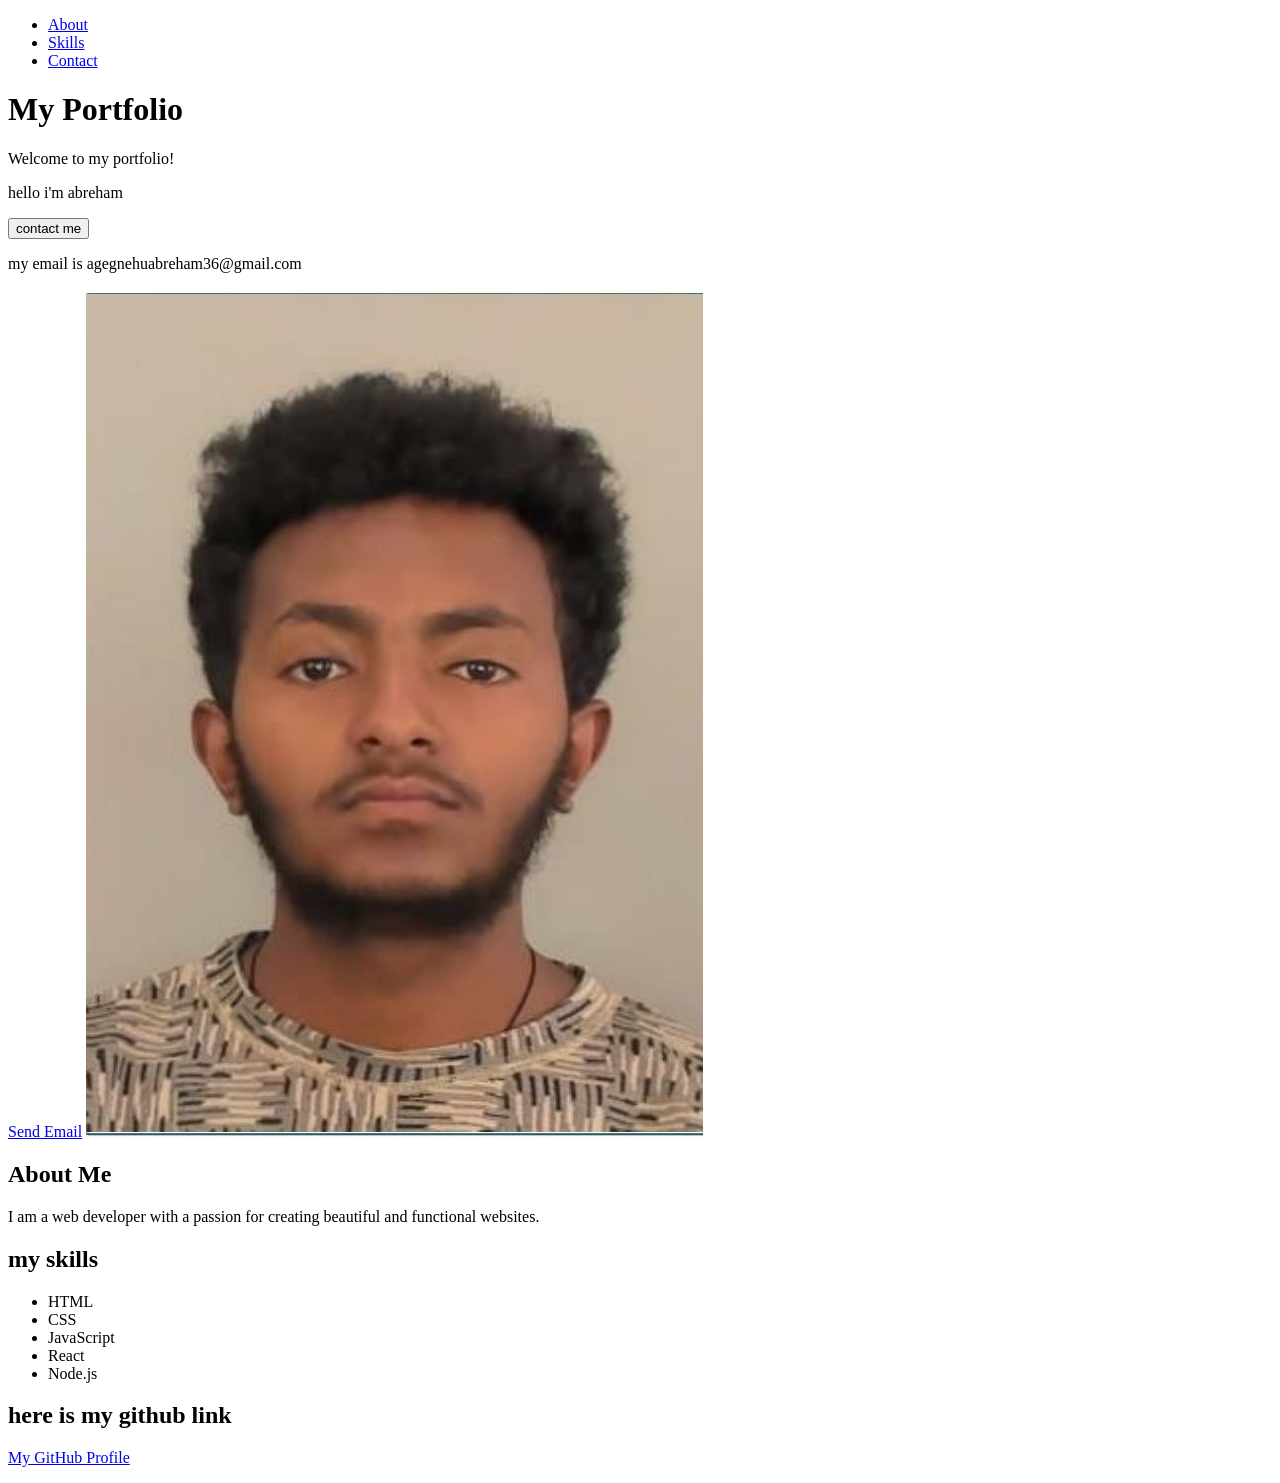
==== index.html @ 7c55436d "Initial portfolio website" ====
<!DOCTYPE html>
<html lang="en">
<head>
    <meta charset="UTF-8">
    <meta name="viewport" content="width=device-width, initial-scale=1.0">
    <title>My Portfolio</title>
</head>
<body>
    <nav >
        <ul>
            <li><a href="#about">About</a></li>
            <li><a href="#skills">Skills</a></li>
            <li><a href="#contact">Contact</a></li>
        </ul>
    </nav>
    <h1 id="about">My Portfolio</h1>
    <p>Welcome to my portfolio!</p>
    <p>hello i'm abreham</p>
    <button> contact me</button>
    <p> my email is agegnehuabreham36@gmail.com</p>
    <a href="mailto:agegnehuabreham36@gmail.com">Send Email</a>
    <img src="photo.jpg" alt="My Photo">
    <h2>About Me</h2>
    <p>I am a web developer with a passion for creating beautiful and functional websites.</p>
    <h2 id="skills">my skills</h2>
    <ul>
        <li>HTML</li>
        <li>CSS</li>
        <li>JavaScript</li>
        <li>React</li>
        <li>Node.js</li>
    </ul>
    <h2 id="contact"> here is my github link</h2>
    <p>
        <a href="https://github.com/Gebreab7" target="_blank">My GitHub Profile</a></p>





</body>
</html>
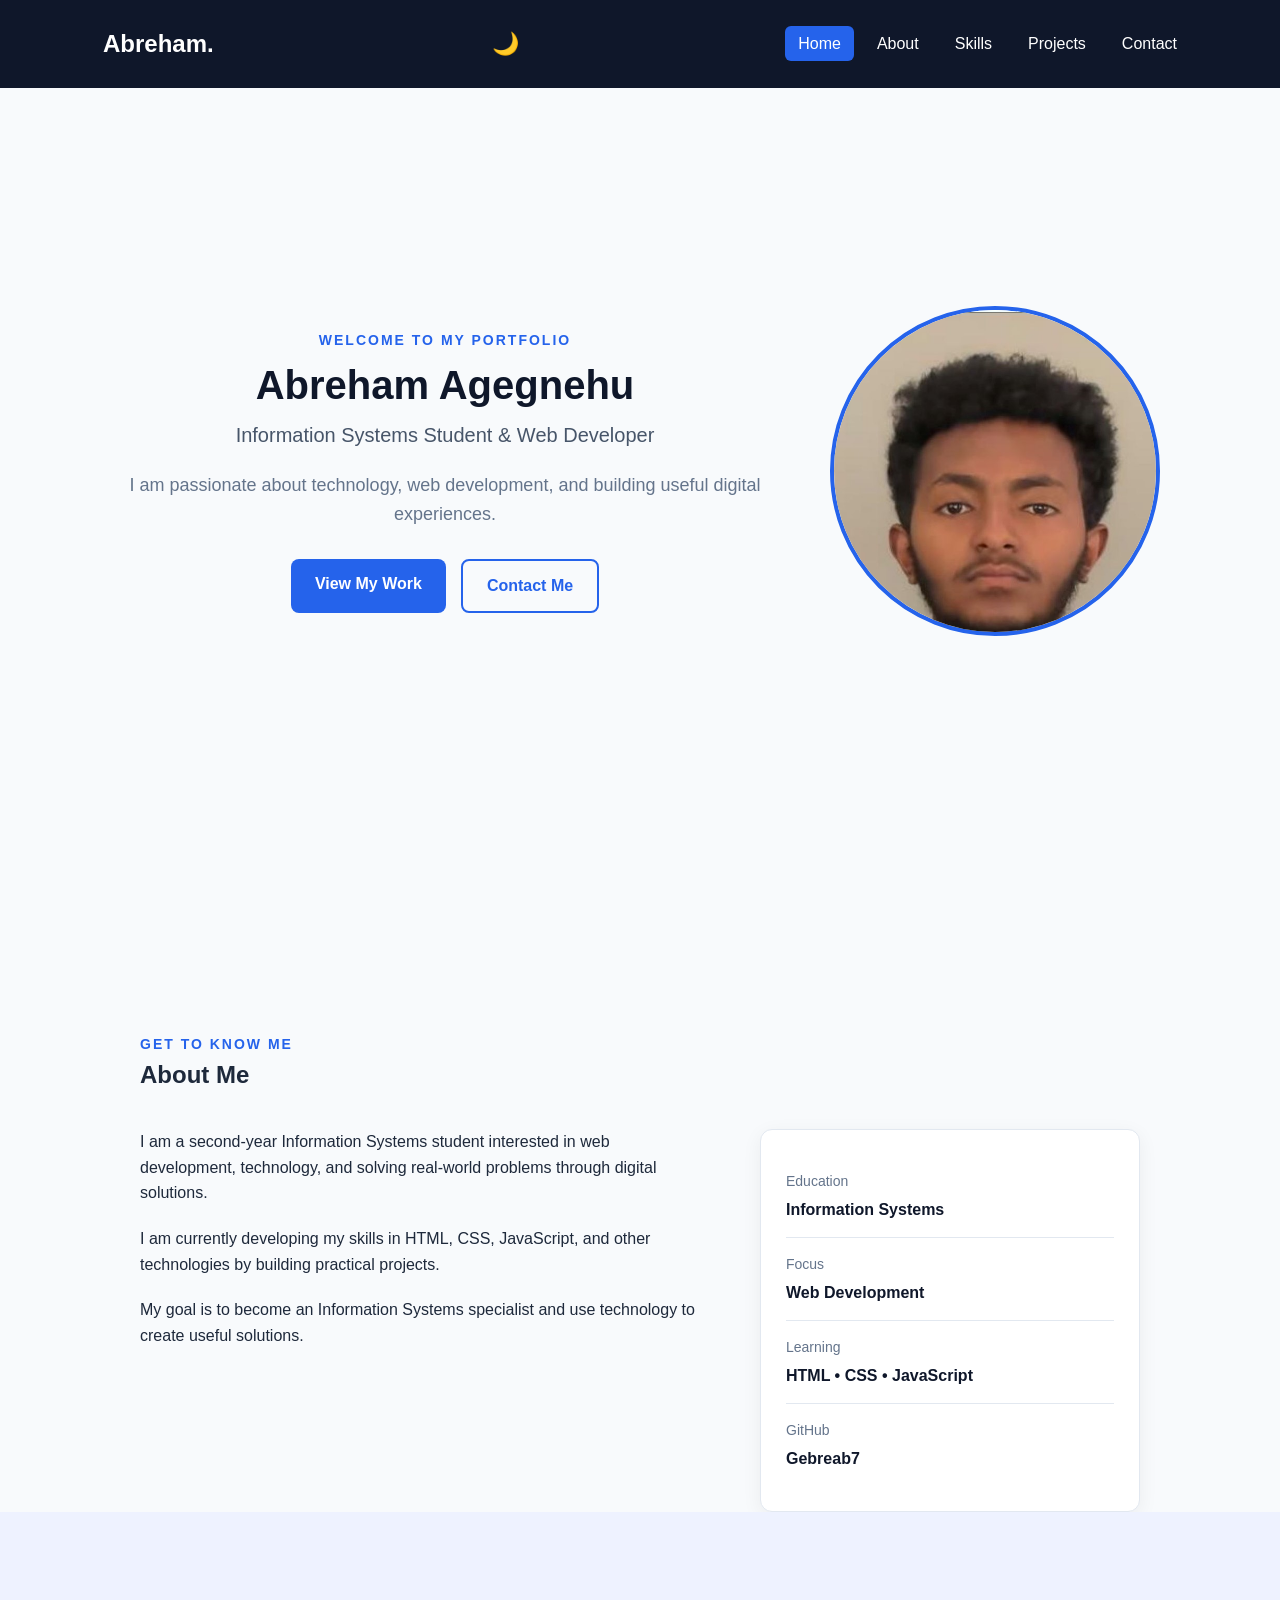
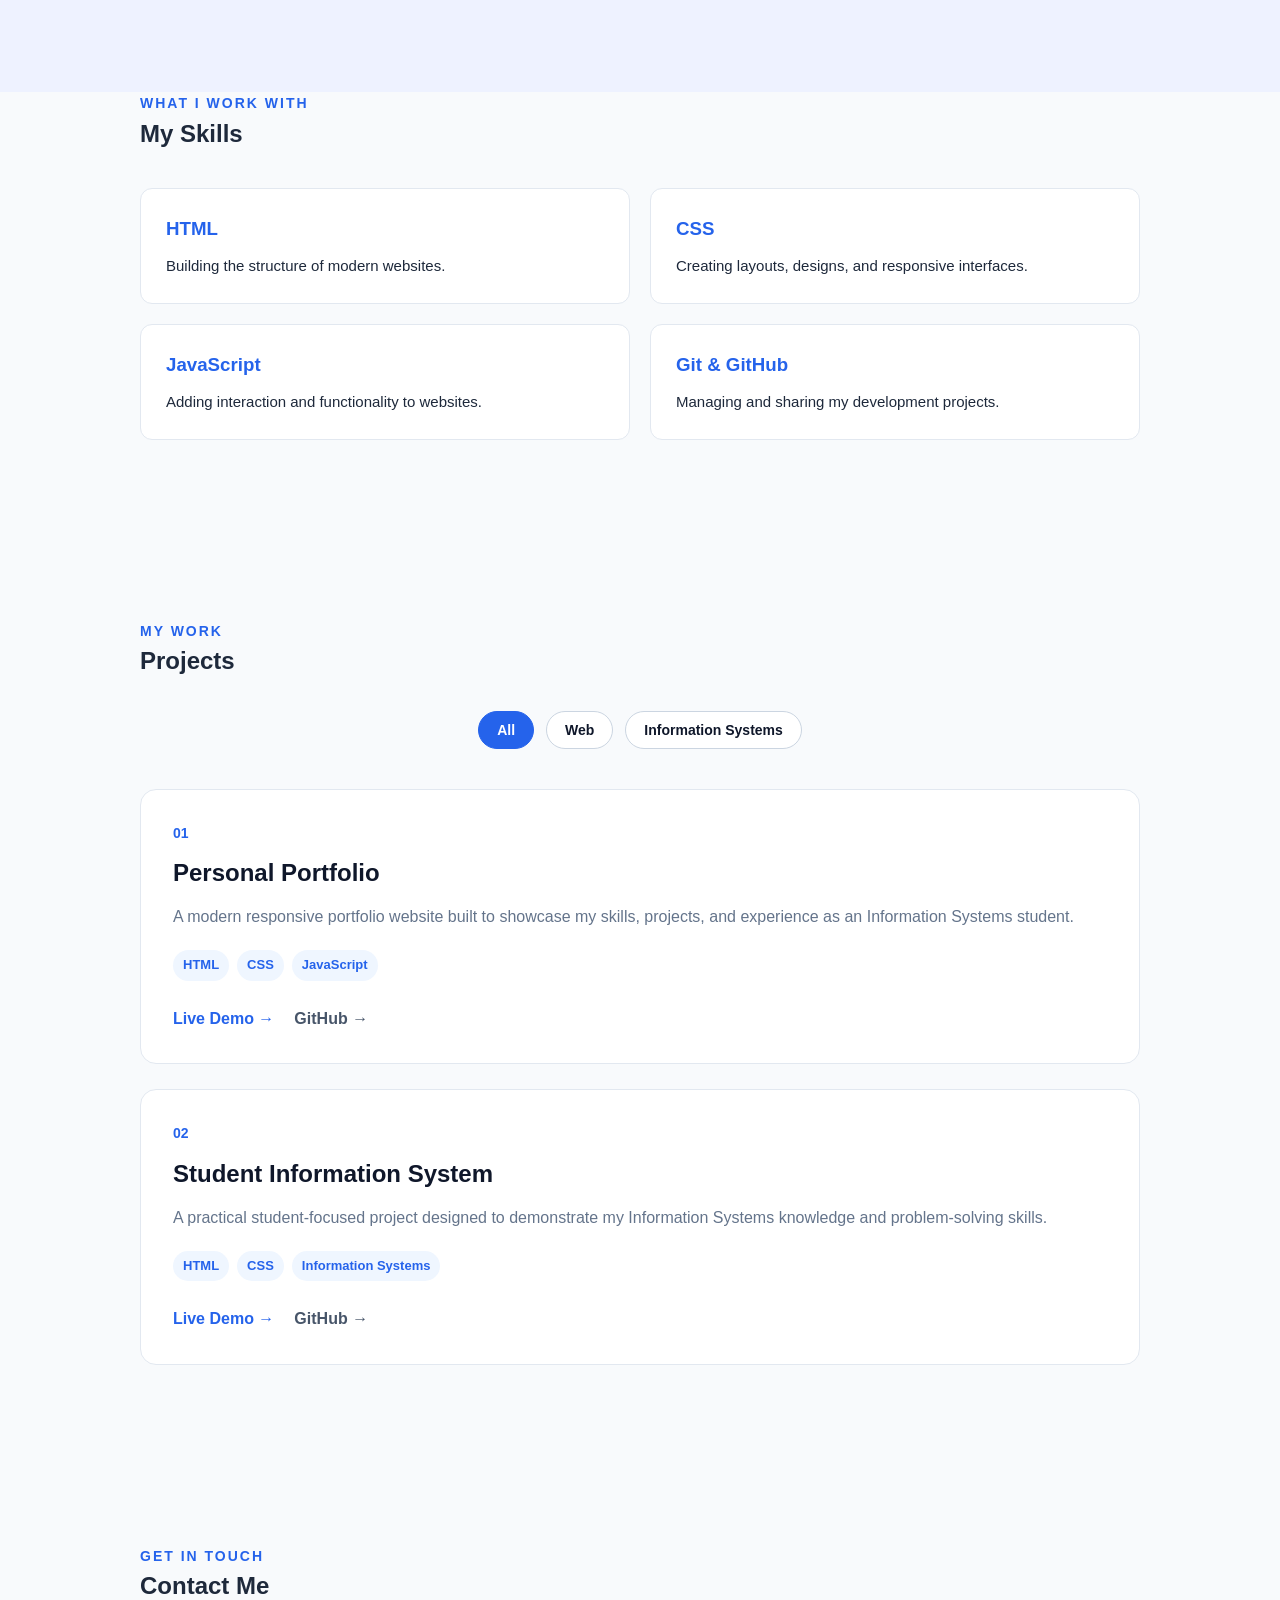
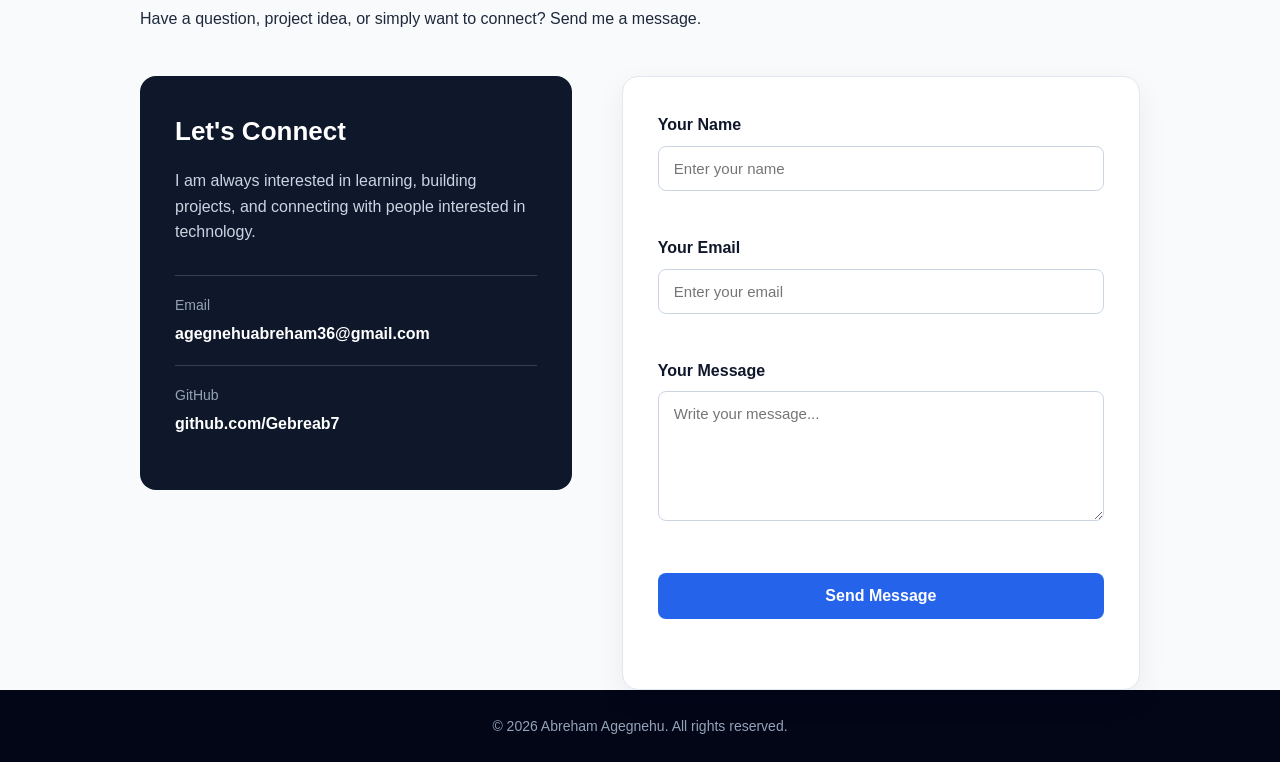
==== commit 06853354: "see portfolio as homepage" ====
--- a/index.html
+++ b/index.html
@@ -1,42 +1,431 @@
 <!DOCTYPE html>
 <html lang="en">
+
 <head>
     <meta charset="UTF-8">
     <meta name="viewport" content="width=device-width, initial-scale=1.0">
-    <title>My Portfolio</title>
+
+    <title>Abreham Agegnehu | Portfolio</title>
+
+    <link rel="stylesheet" href="style.css">
 </head>
+
 <body>
-    <nav >
-        <ul>
-            <li><a href="#about">About</a></li>
-            <li><a href="#skills">Skills</a></li>
-            <li><a href="#contact">Contact</a></li>
+
+    <!-- Navigation -->
+ <!-- Navigation -->
+<nav>
+
+    <div class="nav-container">
+
+        <a href="#home" class="logo">Abreham.</a>
+        <button class="theme-button" aria-label="Toggle dark mode">
+    🌙
+</button>
+
+        <!-- Mobile Menu Button -->
+        <button class="menu-button" aria-label="Open navigation menu">
+            ☰
+        </button>
+
+        <ul class="nav-menu">
+
+            <li><a href="#home" class="nav-link active">Home</a></li>
+
+            <li><a href="#about" class="nav-link">About</a></li>
+            <li><a href="#skills" class="nav-link">Skills</a></li>
+            <li><a href="#projects" class="nav-link">Projects</a></li>
+            <li><a href="#contact" class="nav-link">Contact</a></li>
+
         </ul>
-    </nav>
-    <h1 id="about">My Portfolio</h1>
-    <p>Welcome to my portfolio!</p>
-    <p>hello i'm abreham</p>
-    <button> contact me</button>
-    <p> my email is agegnehuabreham36@gmail.com</p>
-    <a href="mailto:agegnehuabreham36@gmail.com">Send Email</a>
-    <img src="photo.jpg" alt="My Photo">
-    <h2>About Me</h2>
-    <p>I am a web developer with a passion for creating beautiful and functional websites.</p>
-    <h2 id="skills">my skills</h2>
-    <ul>
-        <li>HTML</li>
-        <li>CSS</li>
-        <li>JavaScript</li>
-        <li>React</li>
-        <li>Node.js</li>
-    </ul>
-    <h2 id="contact"> here is my github link</h2>
-    <p>
-        <a href="https://github.com/Gebreab7" target="_blank">My GitHub Profile</a></p>
-
-
-
-
+
+    </div>
+
+</nav>
+
+
+   <!-- Hero Section -->
+<section id="home" class="hero">
+
+    <div class="hero-content">
+
+        <div class="hero-text-content">
+
+            <p class="hero-small">WELCOME TO MY PORTFOLIO</p>
+
+            <h1>Abreham Agegnehu</h1>
+
+            <h2>Information Systems Student & Web Developer</h2>
+
+            <p class="hero-text">
+                I am passionate about technology, web development,
+                and building useful digital experiences.
+            </p>
+
+            <div class="hero-buttons">
+
+                <a href="#projects" class="btn primary-btn">
+                    View My Work
+                </a>
+
+                <a href="#contact" class="btn secondary-btn">
+                    Contact Me
+                </a>
+
+            </div>
+
+        </div>
+
+        <div class="hero-image">
+
+            <img
+                src="photo.jpg"
+                alt="Abreham Agegnehu"
+            >
+
+        </div>
+
+    </div>
+
+</section>
+
+
+    <!-- About Section -->
+   <section id="about" class="section reveal"></section>
+
+        <div class="container">
+
+            <p class="section-small">GET TO KNOW ME</p>
+
+            <h2>About Me</h2>
+
+            <div class="about-grid">
+
+                <div class="about-text">
+
+                    <p>
+                        I am a second-year Information Systems student
+                        interested in web development, technology, and
+                        solving real-world problems through digital solutions.
+                    </p>
+
+                    <p>
+                        I am currently developing my skills in HTML, CSS,
+                        JavaScript, and other technologies by building
+                        practical projects.
+                    </p>
+
+                    <p>
+                        My goal is to become an Information Systems specialist
+                        and use technology to create useful solutions.
+                    </p>
+
+                </div>
+
+
+                <div class="about-card">
+
+                    <div class="info-item">
+                        <span>Education</span>
+                        <strong>Information Systems</strong>
+                    </div>
+
+                    <div class="info-item">
+                        <span>Focus</span>
+                        <strong>Web Development</strong>
+                    </div>
+
+                    <div class="info-item">
+                        <span>Learning</span>
+                        <strong>HTML • CSS • JavaScript</strong>
+                    </div>
+
+                    <div class="info-item">
+                        <span>GitHub</span>
+                        <strong>Gebreab7</strong>
+                    </div>
+
+                </div>
+
+            </div>
+
+        </div>
+
+    </section>
+
+
+    <!-- Skills Section -->
+    <section id="skills" class="section skills-section reveal"></section>
+
+        <div class="container">
+
+            <p class="section-small">WHAT I WORK WITH</p>
+
+            <h2>My Skills</h2>
+
+            <div class="skills-grid">
+
+                <div class="skill-card">
+                    <h3>HTML</h3>
+                    <p>
+                        Building the structure of modern websites.
+                    </p>
+                </div>
+
+                <div class="skill-card">
+                    <h3>CSS</h3>
+                    <p>
+                        Creating layouts, designs, and responsive interfaces.
+                    </p>
+                </div>
+
+                <div class="skill-card">
+                    <h3>JavaScript</h3>
+                    <p>
+                        Adding interaction and functionality to websites.
+                    </p>
+                </div>
+
+                <div class="skill-card">
+                    <h3>Git & GitHub</h3>
+                    <p>
+                        Managing and sharing my development projects.
+                    </p>
+                </div>
+
+            </div>
+
+        </div>
+
+    </section>
+
+
+    <!-- Projects Section -->
+    <!-- Projects Section -->
+    <section id="projects" class="section projects-section reveal"></section>
+
+    <div class="container">
+
+        <p class="section-small">MY WORK</p>
+
+        <h2>Projects</h2>
+
+<div class="project-filters">
+
+    <button class="filter-button active" data-filter="all">
+        All
+    </button>
+
+    <button class="filter-button" data-filter="web">
+        Web
+    </button>
+
+    <button class="filter-button" data-filter="information">
+        Information Systems
+    </button>
+
+</div>
+        <div class="projects-grid">
+
+            <!-- Project 1 -->
+            <article class="project-card">
+
+                <div class="project-content">
+
+                    <p class="project-number">01</p>
+
+                    <h3>Personal Portfolio</h3>
+
+                    <p>
+                        A modern responsive portfolio website built
+                        to showcase my skills, projects, and experience
+                        as an Information Systems student.
+                    </p>
+
+                    <div class="project-tags">
+                        <span>HTML</span>
+                        <span>CSS</span>
+                        <span>JavaScript</span>
+                    </div>
+
+                    <div class="project-links">
+
+                        <a href="#" class="project-link">
+                            Live Demo →
+                        </a>
+
+                        <a href="https://github.com/Gebreab7"
+                           target="_blank"
+                           class="project-link secondary-link">
+                            GitHub →
+                        </a>
+
+                    </div>
+
+                </div>
+
+            </article>
+
+
+            <!-- Project 2 -->
+            <article class="project-card">
+
+                <div class="project-content">
+
+                    <p class="project-number">02</p>
+
+                    <h3>Student Information System</h3>
+
+                    <p>
+                        A practical student-focused project designed
+                        to demonstrate my Information Systems knowledge
+                        and problem-solving skills.
+                    </p>
+
+                    <div class="project-tags">
+                        <span>HTML</span>
+                        <span>CSS</span>
+                        <span>Information Systems</span>
+                    </div>
+
+                    <div class="project-links">
+
+                        <a href="#" class="project-link">
+                            Live Demo →
+                        </a>
+
+                        <a href="https://github.com/Gebreab7"
+                           target="_blank"
+                           class="project-link secondary-link">
+                            GitHub →
+                        </a>
+
+                    </div>
+
+                </div>
+
+            </article>
+
+        </div>
+
+    </div>
+
+</section>
+<!-- Contact Section -->
+    <section id="contact" class="section contact-section reveal"></section>
+
+    <div class="container">
+
+        <p class="section-small">GET IN TOUCH</p>
+
+        <h2>Contact Me</h2>
+
+        <p class="section-intro">
+            Have a question, project idea, or simply want to connect?
+            Send me a message.
+        </p>
+
+        <div class="contact-grid">
+
+            <!-- Contact Information -->
+            <div class="contact-info">
+
+                <h3>Let's Connect</h3>
+
+                <p>
+                    I am always interested in learning, building projects,
+                    and connecting with people interested in technology.
+                </p>
+
+                <div class="contact-item">
+                    <span>Email</span>
+                    <a href="mailto:agegnehuabreham36@gmail.com">
+                        agegnehuabreham36@gmail.com
+                    </a>
+                </div>
+
+                <div class="contact-item">
+                    <span>GitHub</span>
+                    <a href="https://github.com/Gebreab7"
+                       target="_blank">
+                        github.com/Gebreab7
+                    </a>
+                </div>
+
+            </div>
+
+
+            <!-- Contact Form -->
+            <form class="contact-form">
+
+                <div class="form-group">
+                    <label for="name">Your Name</label>
+
+                    <input
+                        type="text"
+                        id="name"
+                        name="name"
+                        placeholder="Enter your name"
+                        required>
+                        <p class="input-error" id="name-error"></p>
+
+                </div>
+
+
+                <div class="form-group">
+                    <label for="email">Your Email</label>
+
+                    <input
+                        type="email"
+                        id="email"
+                        name="email"
+                        placeholder="Enter your email"
+                        required>
+                        <p class="input-error" id="email-error"></p>
+                </div>
+
+
+                <div class="form-group">
+                    <label for="message">Your Message</label>
+
+                    <textarea
+                        id="message"
+                        name="message"
+                        rows="6"
+                        placeholder="Write your message..."
+                        required></textarea>
+                        <p class="input-error" id="message-error"></p>
+                </div>
+
+
+                <button type="submit" class="form-button">
+                    Send Message
+                </button>
+                <p class="form-message"></p>
+
+            </form>
+
+        </div>
+
+    </div>
+
+</section>
+</main>
+
+<!-- Footer -->
+    <footer>
+
+        <p>
+            © 2026 Abreham Agegnehu. All rights reserved.
+        </p>
+
+    </footer>
+    
+<script src="script.js"></script>
 
 </body>
+
 </html>
+
+
+
--- a/style.css
+++ b/style.css
@@ -0,0 +1,864 @@
+
+* {
+    box-sizing: border-box;
+    margin: 0;
+    padding: 0;
+}
+
+html {
+    scroll-behavior: smooth;
+}
+
+body {
+    background-color: #f8fafc;
+    color: #1e293b;
+    font-family: Arial, sans-serif;
+    line-height: 1.6;
+}
+
+nav {
+    background-color: #0f172a;
+    padding: 16px 30px;
+    position: sticky;
+    top: 0;
+    z-index: 1000;
+}
+
+.nav-container {
+    max-width: 1100px;
+    margin: auto;
+    display: flex;
+    justify-content: space-between;
+    align-items: center;
+}
+
+.logo {
+    color: white;
+    text-decoration: none;
+    font-size: 24px;
+    font-weight: bold;
+}
+
+nav ul {
+    display: flex;
+    gap: 10px;
+    list-style: none;
+}
+
+nav a {
+    color: white;
+    text-decoration: none;
+    padding: 9px 13px;
+    border-radius: 6px;
+    transition: 0.3s;
+}
+
+nav ul a:hover {
+    background-color: #2563eb;
+}
+.hero {
+    min-height: 85vh;
+    display: flex;
+    justify-content: center;
+    align-items: center;
+    text-align: center;
+    padding: 80px 20px;
+}
+
+.hero-content {
+    max-width: 750px;
+}
+
+.hero-small,
+.section-small {
+    color: #2563eb;
+    font-size: 14px;
+    font-weight: bold;
+    letter-spacing: 2px;
+}
+
+.hero h1 {
+    color: #0f172a;
+    font-size: 52px;
+    line-height: 1.1;
+    margin: 12px 0;
+}
+
+.hero h2 {
+    color: #475569;
+    font-size: 24px;
+    font-weight: 500;
+    margin-bottom: 20px;
+}
+
+.hero-text {
+    color: #64748b;
+    font-size: 18px;
+    max-width: 650px;
+    margin: 0 auto 30px;
+}
+
+.hero-buttons {
+    display: flex;
+    justify-content: center;
+    gap: 15px;
+    flex-wrap: wrap;
+}
+
+.btn {
+    display: inline-block;
+    text-decoration: none;
+    padding: 12px 24px;
+    border-radius: 8px;
+    font-weight: bold;
+    transition: 0.3s;
+}
+
+.primary-btn {
+    background-color: #2563eb;
+    color: white;
+}
+
+.primary-btn:hover {
+    background-color: #1d4ed8;
+    transform: translateY(-2px);
+}
+
+.secondary-btn {
+    background-color: transparent;
+    color: #2563eb;
+    border: 2px solid #2563eb;
+}
+
+.secondary-btn:hover {
+    background-color: #2563eb;
+    color: white;
+}
+
+.section {
+    padding: 90px 20px;
+}
+
+.container {
+    max-width: 1000px;
+    margin: auto;
+}
+
+.section h2 {
+    color: #0f172a;
+    font-size: 36px;
+    margin: 10px 0 25px;
+}
+
+.section p {
+    color: #64748b;
+    font-size: 17px;
+    margin-bottom: 15px;
+}
+
+.skills-section {
+    background-color: #eef2ff;
+}
+
+.skills-grid {
+    display: grid;
+    grid-template-columns: repeat(4, 1fr);
+    gap: 20px;
+    margin-top: 35px;
+}
+
+.skill-card {
+    background-color: white;
+    padding: 25px;
+    border-radius: 12px;
+    border: 1px solid #e2e8f0;
+    transition: 0.3s;
+}
+
+.skill-card:hover {
+    transform: translateY(-5px);
+    box-shadow: 0 10px 25px rgba(15, 23, 42, 0.1);
+}
+
+.skill-card h3 {
+    color: #2563eb;
+    margin-bottom: 10px;
+}
+
+.skill-card p {
+    font-size: 15px;
+}
+/* =========================
+   PROJECTS
+========================= */
+
+.projects-grid {
+    display: grid;
+    grid-template-columns: repeat(2, 1fr);
+    gap: 25px;
+    margin-top: 40px;
+}
+
+.project-card {
+    background-color: white;
+    border: 1px solid #e2e8f0;
+    border-radius: 16px;
+    padding: 32px;
+    transition: 0.3s ease;
+}
+
+.project-card:hover {
+    transform: translateY(-8px);
+    box-shadow: 0 18px 35px rgba(15, 23, 42, 0.12);
+}
+
+.project-number {
+    color: #2563eb !important;
+    font-size: 14px !important;
+    font-weight: bold;
+    margin-bottom: 10px !important;
+}
+
+.project-card h3 {
+    color: #0f172a;
+    font-size: 24px;
+    margin-bottom: 12px;
+}
+
+.project-card p:not(.project-number) {
+    color: #64748b;
+    font-size: 16px;
+    margin-bottom: 20px;
+}
+
+
+/* Project Technology Tags */
+
+.project-tags {
+    display: flex;
+    flex-wrap: wrap;
+    gap: 8px;
+    margin-bottom: 25px;
+}
+
+.project-tags span {
+    background-color: #eff6ff;
+    color: #2563eb;
+    padding: 5px 10px;
+    border-radius: 20px;
+    font-size: 13px;
+    font-weight: bold;
+}
+
+
+/* Project Links */
+
+.project-links {
+    display: flex;
+    gap: 20px;
+    align-items: center;
+}
+
+.project-link {
+    color: #2563eb;
+    font-weight: bold;
+    text-decoration: none;
+    transition: 0.3s ease;
+}
+
+.project-link:hover {
+    color: #1d4ed8;
+}
+
+.secondary-link {
+    color: #475569;
+}
+
+.secondary-link:hover {
+    color: #0f172a;
+}
+.contact-section {
+    background-color: #0f172a;
+    text-align: center;
+}
+
+.contact-section h2 {
+    color: white;
+}
+
+.contact-section p {
+    color: #cbd5e1;
+    max-width: 650px;
+    margin: 0 auto 25px;
+}
+
+.github-link {
+    display: inline-block;
+    color: white;
+    text-decoration: none;
+    margin-left: 15px;
+    font-weight: bold;
+}
+
+.github-link:hover {
+    color: #60a5fa;
+}
+
+footer {
+    background-color: #020617;
+    text-align: center;
+    padding: 25px 20px;
+}
+
+footer p {
+    color: #94a3b8;
+    font-size: 14px;
+}
+
+@media (max-width: 800px) {
+
+    .hero {
+    flex-direction: column;
+    text-align: center;
+}
+
+.hero-image {
+    width: 280px;
+    height: 280px;
+    order: -1;
+}
+
+    .nav-container {
+    flex-direction: row;
+    gap: 0;
+}
+    .contact-grid {
+    grid-template-columns: 1fr;
+    gap: 30px;
+}
+.menu-button {
+    display: block;
+}
+
+.nav-container {
+    position: relative;
+}
+
+.nav-menu {
+    display: none;
+    width: 100%;
+    flex-direction: column;
+    text-align: center;
+    padding-top: 15px;
+}
+ .nav-menu {
+    position: absolute;
+    top: 60px;
+    left: 0;
+    background-color: #0f172a;
+    padding: 15px 0;
+}
+
+.nav-menu.active {
+    display: flex;
+}
+    }
+
+    .hero h1 {
+        font-size: 40px;
+    }
+
+    .hero h2 {
+        font-size: 20px;
+    }
+
+    .skills-grid {
+        grid-template-columns: repeat(2, 1fr);
+    }
+
+    .projects-grid {
+        grid-template-columns: 1fr;
+    }
+
+
+@media (max-width: 500px) {
+
+    nav {
+        padding: 15px;
+    }
+    .contact-info,
+.contact-form {
+    padding: 25px;
+}
+
+    nav ul {
+        gap: 3px;
+        flex-wrap: wrap;
+        justify-content: center;
+    }
+
+    nav a {
+        font-size: 14px;
+        padding: 7px 9px;
+    }
+
+    .hero {
+        min-height: 75vh;
+        padding: 60px 15px;
+    }
+
+    .hero h1 {
+        font-size: 34px;
+    }
+
+    .hero h2 {
+        font-size: 18px;
+    }
+
+    .skills-grid {
+        grid-template-columns: 1fr;
+    }
+
+    .section {
+        padding: 65px 20px;
+    }
+}
+
+.about-grid {
+    display: grid;
+    grid-template-columns: 1.5fr 1fr;
+    gap: 50px;
+    align-items: start;
+    margin-top: 35px;
+}
+
+.about-text p {
+    margin-bottom: 20px;
+}
+
+.about-card {
+    background-color: white;
+    border: 1px solid #e2e8f0;
+    border-radius: 12px;
+    padding: 25px;
+    box-shadow: 0 5px 20px rgba(15, 23, 42, 0.06);
+}
+
+.info-item {
+    padding: 15px 0;
+    border-bottom: 1px solid #e2e8f0;
+}
+
+.info-item:last-child {
+    border-bottom: none;
+}
+
+.info-item span {
+    display: block;
+    color: #64748b;
+    font-size: 14px;
+    margin-bottom: 4px;
+}
+
+.info-item strong {
+    color: #0f172a;
+    font-size: 16px;
+}
+/* Contact Section */
+
+.contact-section {
+    background-color: #f8fafc;
+}
+
+.contact-grid {
+    display: grid;
+    grid-template-columns: 1fr 1.2fr;
+    gap: 50px;
+    margin-top: 45px;
+    align-items: start;
+}
+
+.contact-info {
+    background-color: #0f172a;
+    color: white;
+    padding: 35px;
+    border-radius: 16px;
+}
+
+.contact-info h3 {
+    font-size: 26px;
+    margin-bottom: 15px;
+}
+
+.contact-info > p {
+    color: #cbd5e1;
+    margin-bottom: 30px;
+}
+
+.contact-item {
+    padding: 18px 0;
+    border-top: 1px solid #334155;
+}
+
+.contact-item span {
+    display: block;
+    color: #94a3b8;
+    font-size: 14px;
+    margin-bottom: 5px;
+}
+
+.contact-item a {
+    color: white;
+    text-decoration: none;
+    font-weight: bold;
+}
+
+.contact-item a:hover {
+    color: #60a5fa;
+}
+
+
+/* Contact Form */
+
+.contact-form {
+    background-color: white;
+    padding: 35px;
+    border-radius: 16px;
+    border: 1px solid #e2e8f0;
+    box-shadow: 0 10px 30px rgba(15, 23, 42, 0.06);
+}
+
+.form-group {
+    margin-bottom: 20px;
+}
+
+.form-group label {
+    display: block;
+    color: #0f172a;
+    font-weight: bold;
+    margin-bottom: 8px;
+}
+
+.form-group input,
+.form-group textarea {
+    width: 100%;
+    padding: 13px 15px;
+    border: 1px solid #cbd5e1;
+    border-radius: 8px;
+    font-family: inherit;
+    font-size: 15px;
+    outline: none;
+    transition: 0.3s ease;
+}
+
+.form-group textarea {
+    resize: vertical;
+}
+
+.form-group input:focus,
+.form-group textarea:focus {
+    border-color: #2563eb;
+    box-shadow: 0 0 0 3px rgba(37, 99, 235, 0.12);
+}
+
+.form-button {
+    width: 100%;
+    background-color: #2563eb;
+    color: white;
+    border: none;
+    padding: 14px;
+    border-radius: 8px;
+    font-size: 16px;
+    font-weight: bold;
+    cursor: pointer;
+    transition: 0.3s ease;
+}
+
+.form-button:hover {
+    background-color: #1d4ed8;
+    transform: translateY(-2px);
+}
+/* JavaScript Highlight Effect */
+
+.hero-message-active {
+    color: #2563eb !important;
+    transform: scale(1.05);
+    transition: 0.3s ease;
+}
+/* =========================
+   MOBILE MENU
+========================= */
+
+.menu-button {
+    display: none;
+    background: none;
+    border: none;
+    color: white;
+    font-size: 28px;
+    cursor: pointer;
+    .theme-button {
+    margin-left: auto;
+    margin-right: 10px;
+}
+}
+
+.nav-menu {
+    transition: 0.3s ease;
+}
+/* =========================
+   FORM MESSAGE
+========================= */
+
+.form-message {
+    margin-top: 15px;
+    font-size: 15px;
+    font-weight: 600;
+    min-height: 20px;
+}
+
+.form-message.success {
+    color: #16a34a;
+}
+
+.form-message.error {
+    color: #dc2626;
+}
+/* =========================
+   INPUT ERRORS
+========================= */
+
+.input-error {
+    color: #dc2626;
+    font-size: 13px;
+    margin-top: 6px;
+    min-height: 18px;
+}
+/* =========================
+   THEME BUTTON
+========================= */
+
+.theme-button {
+    background: none;
+    border: none;
+    font-size: 22px;
+    cursor: pointer;
+    padding: 6px;
+    transition: transform 0.3s ease;
+}
+
+.theme-button:hover {
+    transform: rotate(20deg) scale(1.1);
+}
+/* =========================
+   DARK MODE
+========================= */
+
+body.dark-mode {
+    background-color: #020617;
+    color: #e2e8f0;
+}
+
+body.dark-mode .section {
+    background-color: #020617;
+}
+
+body.dark-mode .skills-section {
+    background-color: #0f172a;
+}
+
+body.dark-mode .about-card,
+body.dark-mode .skill-card,
+body.dark-mode .project-card,
+body.dark-mode .contact-info,
+body.dark-mode .contact-form {
+    background-color: #1e293b;
+    color: #e2e8f0;
+}
+
+body.dark-mode .section h2,
+body.dark-mode .skill-card h3,
+body.dark-mode .project-card h3,
+body.dark-mode .contact-info h3 {
+    color: #f8fafc;
+}
+
+body.dark-mode .about-text p,
+body.dark-mode .skill-card p,
+body.dark-mode .project-card p,
+body.dark-mode .contact-info p {
+    color: #cbd5e1;
+}
+
+body.dark-mode input,
+body.dark-mode textarea {
+    background-color: #0f172a;
+    color: white;
+    border-color: #334155;
+}
+/* =========================
+   SCROLL ANIMATIONS
+========================= */
+
+.reveal {
+    opacity: 0;
+    transform: translateY(40px);
+    transition: opacity 0.7s ease, transform 0.7s ease;
+}
+
+.reveal.show {
+    opacity: 1;
+    transform: translateY(0);
+}
+/* =========================
+   ACTIVE NAVIGATION
+========================= */
+
+.nav-link.active {
+    background-color: #2563eb;
+    color: white;
+}
+/* =========================
+   PROJECT FILTERS
+========================= */
+
+.project-filters {
+    display: flex;
+    justify-content: center;
+    gap: 12px;
+    margin: 30px 0 40px;
+    flex-wrap: wrap;
+}
+
+.filter-button {
+    border: 1px solid #cbd5e1;
+    background-color: white;
+    color: #0f172a;
+    padding: 10px 18px;
+    border-radius: 999px;
+    cursor: pointer;
+    font-size: 14px;
+    font-weight: 600;
+    transition: 0.3s ease;
+}
+
+.filter-button:hover {
+    background-color: #2563eb;
+    color: white;
+    border-color: #2563eb;
+}
+
+.filter-button.active {
+    background-color: #2563eb;
+    color: white;
+    border-color: #2563eb;
+}
+body.dark-mode .filter-button {
+    background-color: #1e293b;
+    color: #e2e8f0;
+    border-color: #475569;
+}
+
+body.dark-mode .filter-button.active,
+body.dark-mode .filter-button:hover {
+    background-color: #2563eb;
+    color: white;
+    border-color: #2563eb;
+}
+@media (max-width: 500px) {
+
+    .project-filters {
+        gap: 8px;
+    }
+
+    .filter-button {
+        padding: 8px 13px;
+        font-size: 13px;
+    }
+
+}@media (max-width: 400px) {
+
+    .hero h1 {
+        font-size: 30px;
+    }
+
+    .hero h2 {
+        font-size: 17px;
+    }
+
+    .hero-text {
+        font-size: 15px;
+    }
+
+    .hero-buttons {
+        flex-direction: column;
+        align-items: stretch;
+    }
+
+    .btn {
+        text-align: center;
+    }
+
+}
+/* =========================
+   KEYBOARD ACCESSIBILITY
+========================= */
+
+a:focus-visible,
+button:focus-visible,
+input:focus-visible,
+textarea:focus-visible {
+    outline: 3px solid #60a5fa;
+    outline-offset: 3px;
+}
+/* =========================
+   HERO IMAGE
+========================= */
+
+
+
+.hero-content {
+    display: flex;
+    align-items: center;
+    justify-content: space-between;
+    gap: 60px;
+    max-width: 1100px;
+    margin: 0 auto;
+}
+
+.hero-text-content {
+    flex: 1;
+}
+
+.hero-image {
+    width: 330px;
+    height: 330px;
+    border-radius: 50%;
+    overflow: hidden;
+    flex-shrink: 0;
+    border: 4px solid #2563eb;
+}
+
+.hero-image img {
+    width: 100%;
+    height: 100%;
+    object-fit: cover;
+    object-position: center top;
+    display: block;
+}
+@media (max-width: 768px) {
+
+    .hero-content {
+        flex-direction: column;
+        text-align: center;
+        gap: 35px;
+    }
+
+    .hero-image {
+        width: 250px;
+        height: 250px;
+    }
+
+    .hero-buttons {
+        justify-content: center;
+    }
+}
